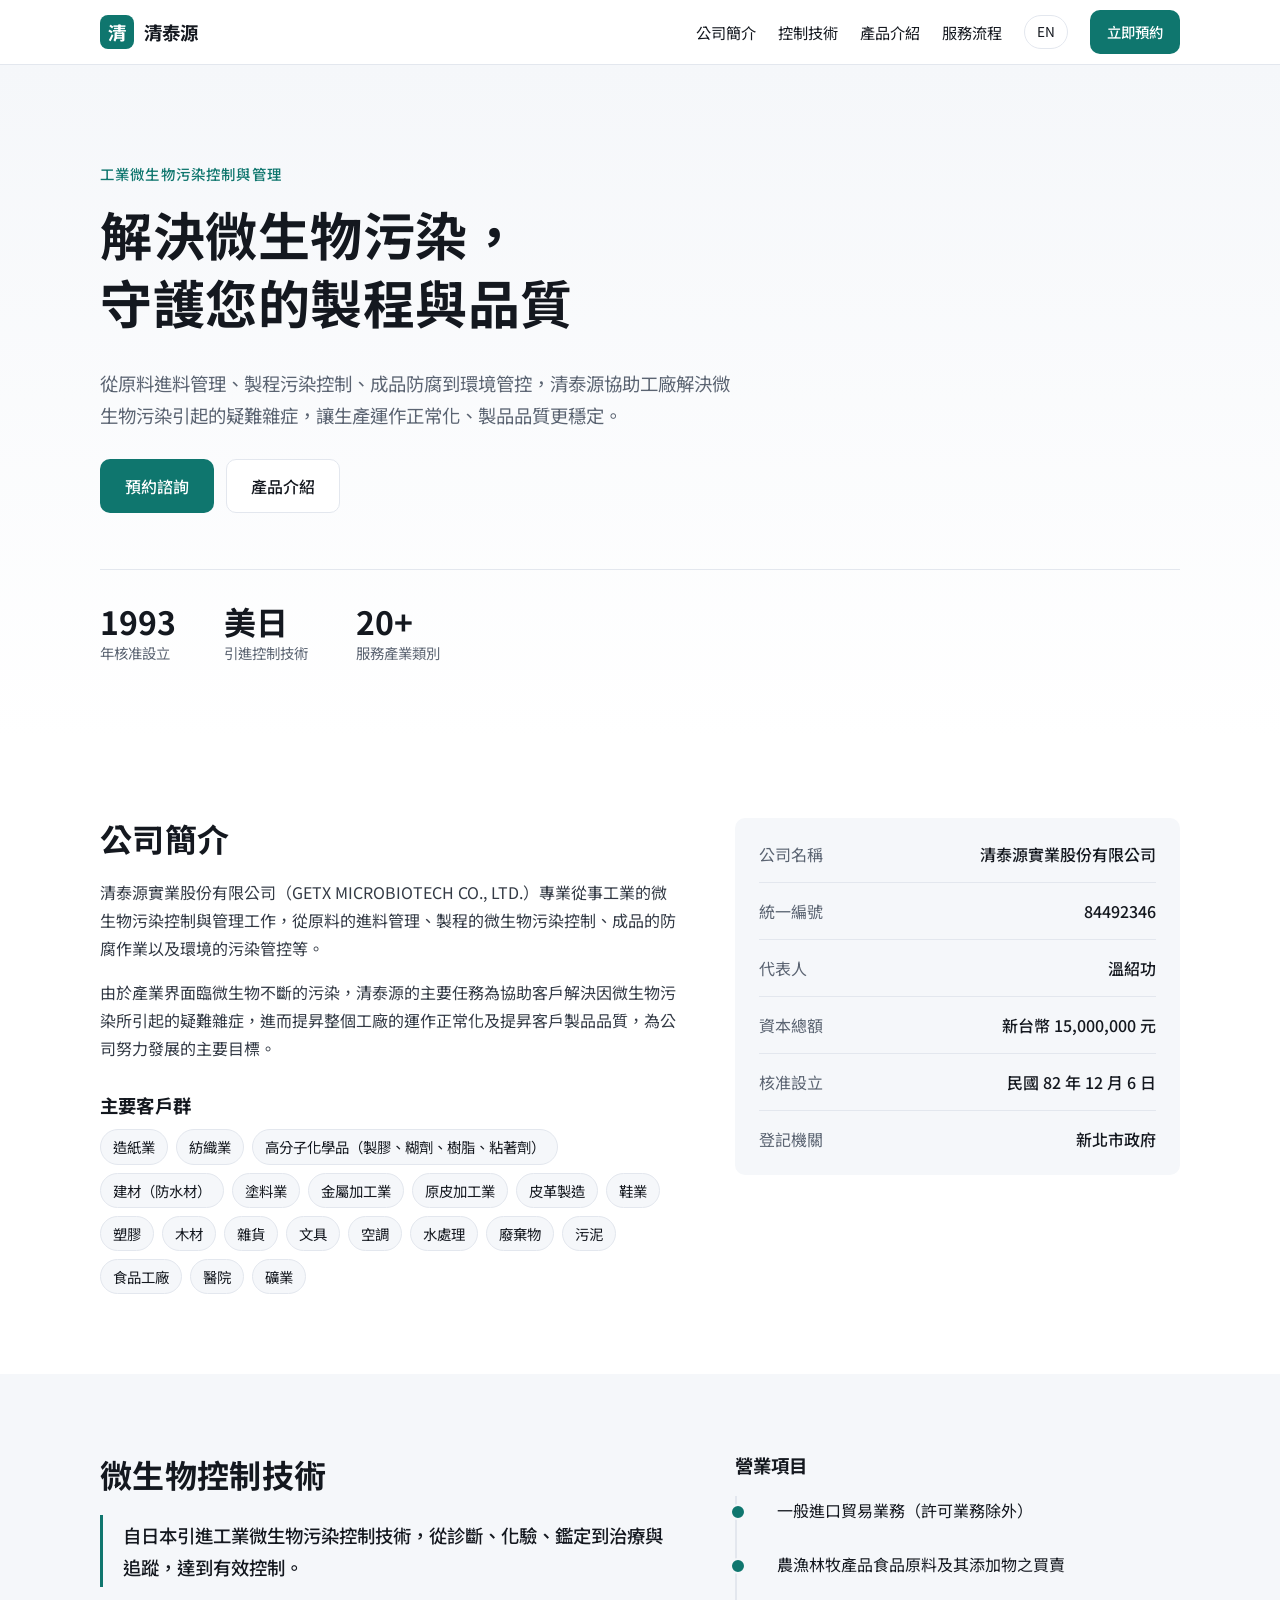
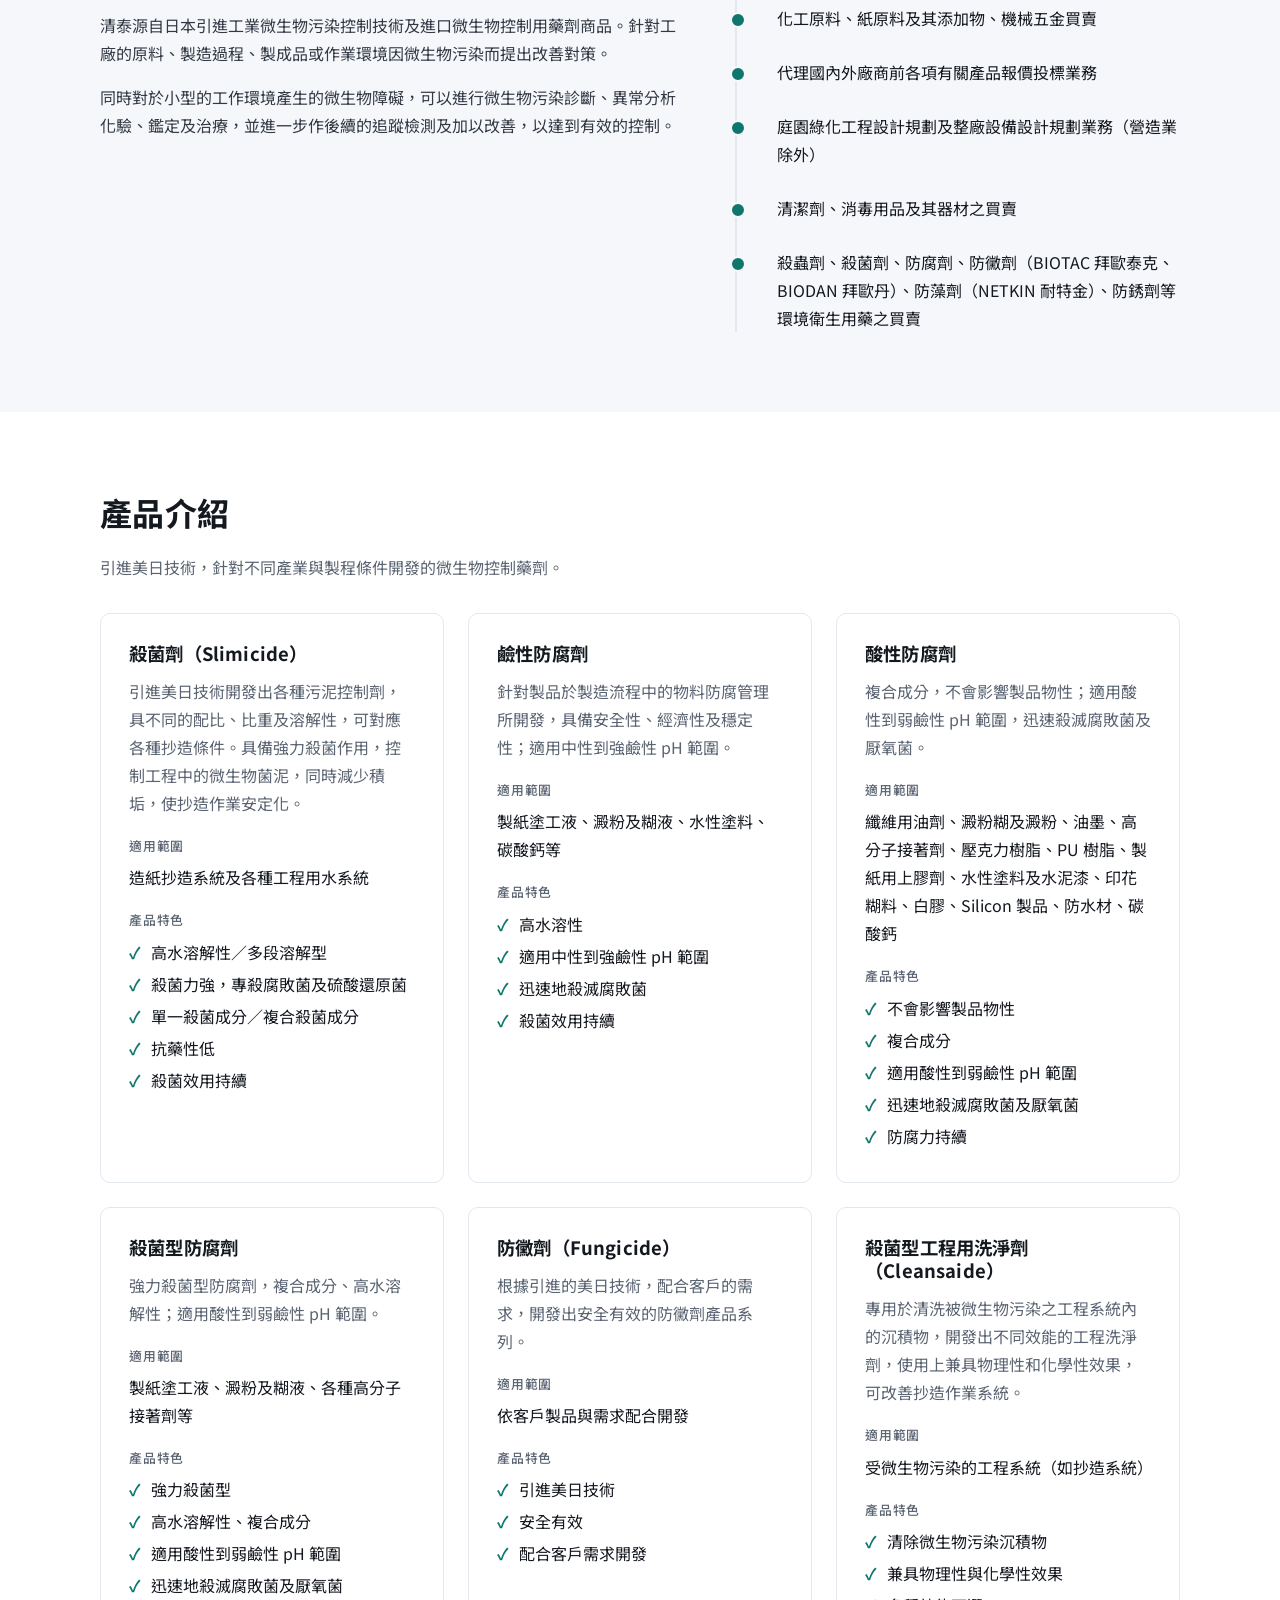
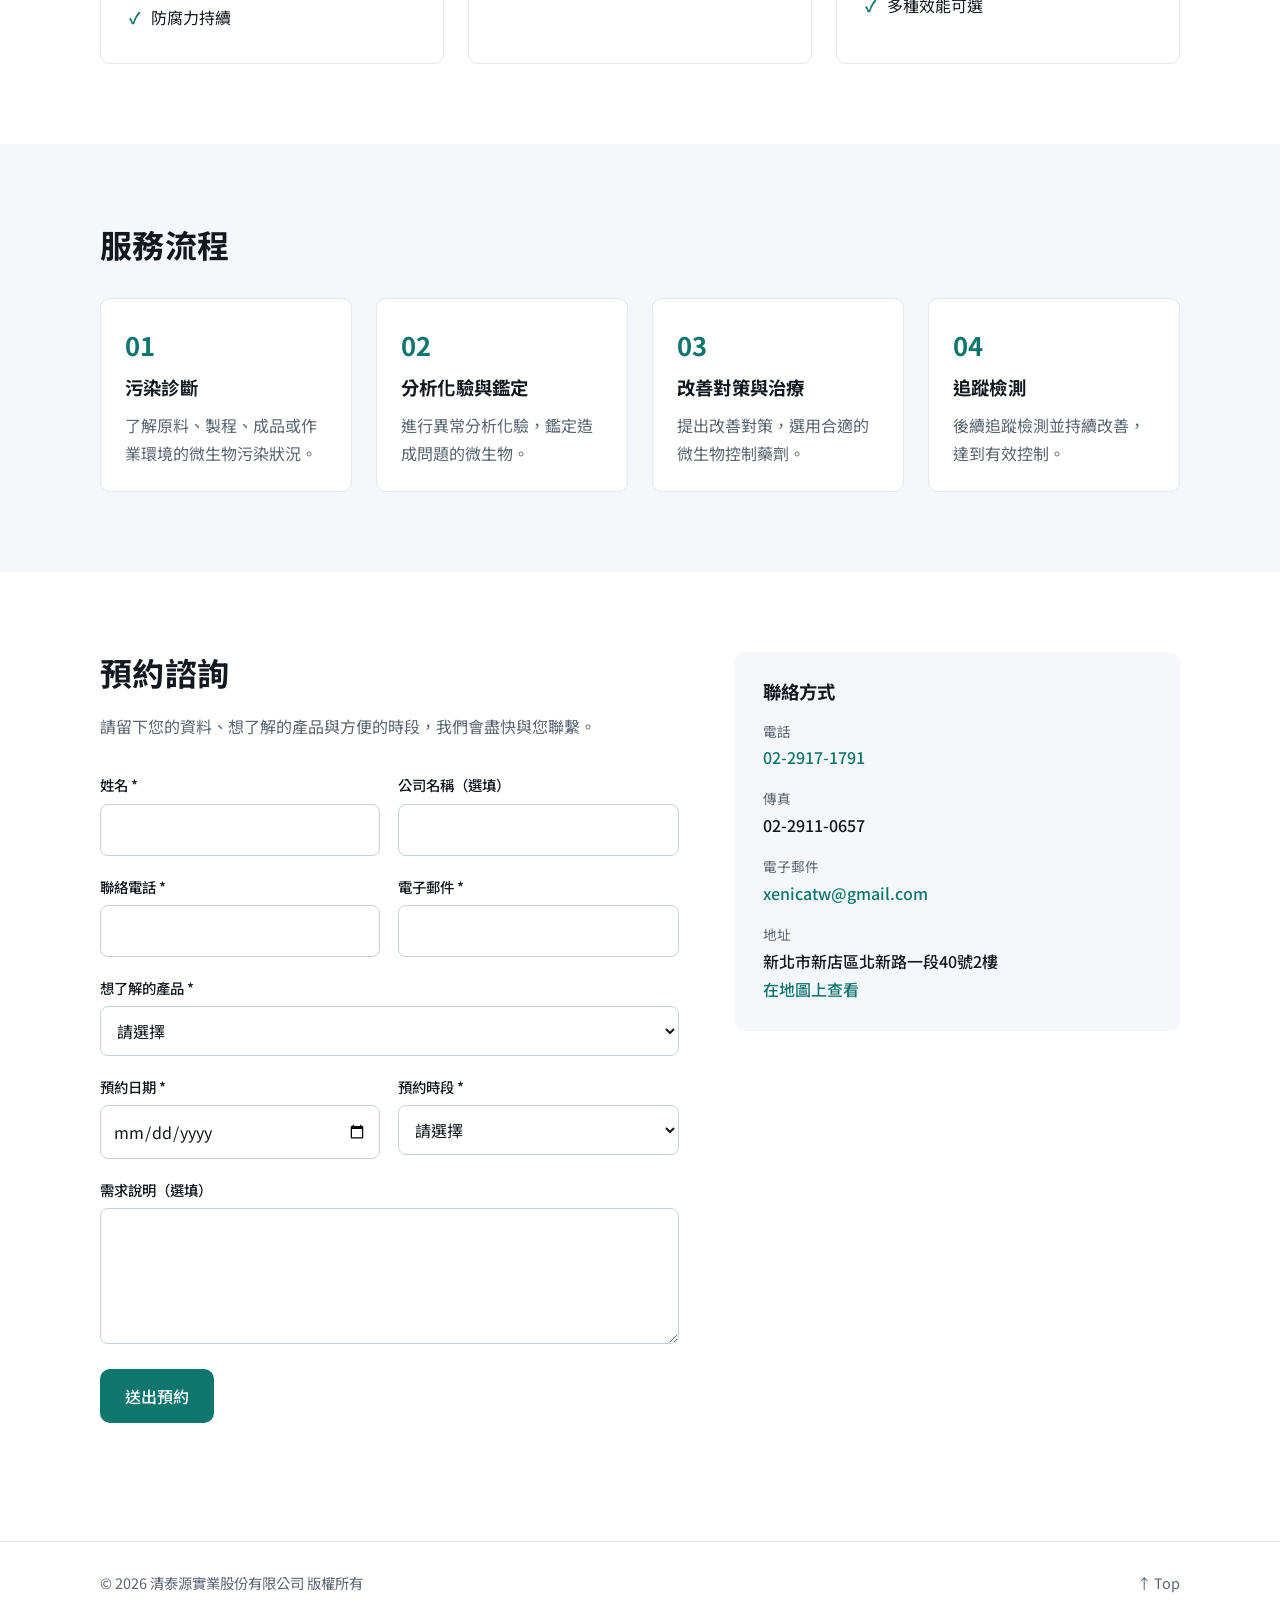
==== index.html @ 449e3bf9 "Add files via upload" ====
<!doctype html>
<html lang="zh-Hant">
<head>
  <meta charset="utf-8">
  <meta name="viewport" content="width=device-width, initial-scale=1">
  <title>清泰源實業股份有限公司｜工業微生物污染控制與管理</title>
  <meta name="description" content="清泰源實業（GETX MICROBIOTECH）專業從事工業微生物污染控制與管理，提供殺菌劑、防腐劑、防黴劑與工程用洗淨劑。">
  <link rel="preconnect" href="https://fonts.googleapis.com">
  <link rel="preconnect" href="https://fonts.gstatic.com" crossorigin>
  <link href="https://fonts.googleapis.com/css2?family=Noto+Sans+TC:wght@400;500;700&display=swap" rel="stylesheet">
  <link rel="stylesheet" href="css/style.css">
</head>
<body>
  <a class="skip" href="#main">跳到主要內容</a>

  <header class="site-header">
    <div class="wrap header-row">
      <a class="logo" href="#top" aria-label="Home">
        <span class="logo-mark" id="logoMark"></span>
        <span class="logo-name" data-t="brand.name"></span>
      </a>
      <button class="nav-toggle" id="navToggle" aria-label="Menu" aria-expanded="false" aria-controls="nav">
        <span></span><span></span><span></span>
      </button>
      <nav class="nav" id="nav">
        <a href="#about" data-t="ui.nav.about"></a>
        <a href="#story" data-t="ui.nav.story"></a>
        <a href="#services" data-t="ui.nav.services"></a>
        <a href="#process" data-t="ui.nav.process"></a>
        <a href="#cases" data-t="ui.nav.cases"></a>
        <a href="#faq" data-t="ui.nav.faq"></a>
        <button class="lang" id="langBtn" type="button" aria-label="Switch language"></button>
        <a class="btn btn-primary btn-sm" href="#booking" data-t="ui.nav.book"></a>
      </nav>
    </div>
  </header>

  <main id="main">
    <section class="hero" id="top">
      <div class="wrap">
        <p class="eyebrow" data-t="hero.eyebrow"></p>
        <h1 data-t="hero.title"></h1>
        <p class="lead" data-t="hero.lead"></p>
        <div class="hero-actions">
          <a class="btn btn-primary" href="#booking" data-t="hero.primary"></a>
          <a class="btn btn-ghost" href="#services" data-t="hero.secondary"></a>
        </div>
        <dl class="stats" id="stats"></dl>
      </div>
    </section>

    <section class="section" id="about">
      <div class="wrap two-col">
        <div>
          <h2 data-t="about.title"></h2>
          <div id="aboutText" class="prose"></div>
          <div id="industries" class="industries">
            <h3 data-t="about.industriesTitle"></h3>
            <ul class="chips" id="industryList"></ul>
          </div>
        </div>
        <dl class="facts" id="facts"></dl>
      </div>
    </section>

    <section class="section section-alt" id="story">
      <div class="wrap two-col">
        <div>
          <h2 data-t="story.title"></h2>
          <blockquote data-t="story.quote"></blockquote>
          <div id="storyText" class="prose"></div>
        </div>
        <div id="storyAside">
          <h3 data-t="story.listTitle"></h3>
          <ol class="timeline" id="timeline"></ol>
        </div>
      </div>
    </section>

    <section class="section" id="services">
      <div class="wrap">
        <h2 data-t="services.title"></h2>
        <p class="section-lead" data-t="services.lead"></p>
        <div class="cards" id="serviceList"></div>
      </div>
    </section>

    <section class="section section-alt" id="process">
      <div class="wrap">
        <h2 data-t="process.title"></h2>
        <ol class="steps" id="stepList"></ol>
      </div>
    </section>

    <section class="section" id="cases">
      <div class="wrap">
        <h2 data-t="cases.title"></h2>
        <p class="section-lead" data-t="cases.lead"></p>
        <div class="filters" id="caseFilters" role="group"></div>
        <div class="case-grid" id="caseList"></div>
      </div>
    </section>

    <section class="section section-alt" id="faq">
      <div class="wrap narrow">
        <h2 data-t="faq.title"></h2>
        <div id="faqList"></div>
      </div>
    </section>

    <section class="section" id="booking">
      <div class="wrap two-col">
        <div>
          <h2 data-t="bookingSection.title"></h2>
          <p class="section-lead" data-t="bookingSection.lead"></p>
          <form id="bookingForm" class="form" novalidate>
            <div class="field">
              <label for="f-name"><span data-t="ui.form.name"></span> *</label>
              <input id="f-name" name="name" required autocomplete="name">
            </div>
            <div class="field">
              <label for="f-company" data-t="ui.form.company"></label>
              <input id="f-company" name="company" autocomplete="organization">
            </div>
            <div class="field">
              <label for="f-phone"><span data-t="ui.form.phone"></span> *</label>
              <input id="f-phone" name="phone" type="tel" required autocomplete="tel">
            </div>
            <div class="field">
              <label for="f-email"><span data-t="ui.form.email"></span> *</label>
              <input id="f-email" name="email" type="email" required autocomplete="email">
            </div>
            <div class="field field-full">
              <label for="f-service"><span data-t="ui.form.service"></span> *</label>
              <select id="f-service" name="service" required></select>
            </div>
            <div class="field">
              <label for="f-date"><span data-t="ui.form.date"></span> *</label>
              <input id="f-date" name="date" type="date" required>
            </div>
            <div class="field">
              <label for="f-time"><span data-t="ui.form.time"></span> *</label>
              <select id="f-time" name="time" required></select>
            </div>
            <div class="field field-full">
              <label for="f-notes" data-t="ui.form.notes"></label>
              <textarea id="f-notes" name="notes" rows="4"></textarea>
            </div>
            <div class="field field-full">
              <button class="btn btn-primary" type="submit" id="submitBtn" data-t="ui.form.submit"></button>
              <p class="form-msg" id="formMsg" role="status" aria-live="polite"></p>
            </div>
          </form>
        </div>
        <aside class="contact-card">
          <h3 data-t="bookingSection.contactTitle"></h3>
          <dl id="contactList"></dl>
        </aside>
      </div>
    </section>
  </main>

  <footer class="site-footer">
    <div class="wrap footer-row">
      <span id="copyright"></span>
      <a href="#top">↑ Top</a>
    </div>
  </footer>

  <script src="js/site.js"></script>
</body>
</html>
---- css/style.css ----
/* 品牌色由 js/content.js 的 brand.color 設定，這裡是預設值 */
:root {
  --brand: #1f4fd8;
  --brand-dark: #173ba6;
  --ink: #14181f;
  --muted: #5b6472;
  --line: #e3e7ee;
  --bg: #ffffff;
  --bg-alt: #f5f7fa;
  --radius: 10px;
  --font: "Noto Sans TC", "PingFang TC", "Microsoft JhengHei", system-ui, sans-serif;
}

* { box-sizing: border-box; }
html { scroll-behavior: smooth; scroll-padding-top: 76px; }
body {
  margin: 0;
  font-family: var(--font);
  color: var(--ink);
  background: var(--bg);
  line-height: 1.75;
  -webkit-font-smoothing: antialiased;
}
h1, h2, h3 { line-height: 1.3; margin: 0 0 .6em; letter-spacing: .01em; }
h1 { font-size: clamp(2rem, 5vw, 3.25rem); white-space: pre-line; }
h2 { font-size: clamp(1.5rem, 3vw, 2rem); }
h3 { font-size: 1.15rem; }
p { margin: 0 0 1em; }
a { color: var(--brand); }
img { max-width: 100%; display: block; }

.wrap { max-width: 1120px; margin: 0 auto; padding: 0 20px; }
.narrow { max-width: 760px; }
.skip { position: absolute; left: -999px; }
.skip:focus { left: 12px; top: 12px; background: #fff; padding: 8px 12px; z-index: 100; }
:focus-visible { outline: 2px solid var(--brand); outline-offset: 2px; }

/* ---------- Header ---------- */
.site-header {
  position: sticky; top: 0; z-index: 50;
  background: rgba(255, 255, 255, .92);
  backdrop-filter: blur(8px);
  border-bottom: 1px solid var(--line);
}
.header-row { display: flex; align-items: center; justify-content: space-between; height: 64px; }
.logo { display: flex; align-items: center; gap: 10px; text-decoration: none; color: var(--ink); font-weight: 700; font-size: 1.15rem; }
.logo-mark {
  width: 34px; height: 34px; border-radius: 8px;
  background: var(--brand); color: #fff;
  display: grid; place-items: center; font-weight: 700;
}
.logo-mark.has-img { background: none; }
.logo-mark img { width: 100%; height: 100%; object-fit: contain; }
.nav { display: flex; align-items: center; gap: 22px; }
.nav a:not(.btn) { color: var(--ink); text-decoration: none; font-size: .95rem; }
.nav a:not(.btn):hover { color: var(--brand); }
.lang {
  border: 1px solid var(--line); background: #fff; border-radius: 999px;
  padding: 4px 12px; font: inherit; font-size: .85rem; cursor: pointer; color: var(--ink);
}
.lang:hover { border-color: var(--brand); color: var(--brand); }
.nav-toggle { display: none; background: none; border: 0; padding: 10px; cursor: pointer; }
.nav-toggle span { display: block; width: 22px; height: 2px; background: var(--ink); margin: 5px 0; }

/* ---------- Buttons ---------- */
.btn {
  display: inline-block; padding: 12px 24px; border-radius: var(--radius);
  font: inherit; font-weight: 500; text-decoration: none; cursor: pointer;
  border: 1px solid transparent; transition: background .15s, border-color .15s, color .15s;
}
.btn-sm { padding: 8px 16px; font-size: .9rem; }
.btn-primary { background: var(--brand); color: #fff; }
.btn-primary:hover { background: var(--brand-dark); }
.btn-primary:disabled { opacity: .6; cursor: default; }
.btn-ghost { border-color: var(--line); color: var(--ink); background: #fff; }
.btn-ghost:hover { border-color: var(--brand); color: var(--brand); }

/* ---------- Hero ---------- */
.hero { padding: 96px 0 72px; background: linear-gradient(180deg, var(--bg-alt), var(--bg)); }
.eyebrow { color: var(--brand); font-weight: 500; font-size: .9rem; letter-spacing: .08em; margin-bottom: 14px; }
.lead { font-size: 1.15rem; color: var(--muted); max-width: 640px; }
.hero-actions { display: flex; flex-wrap: wrap; gap: 12px; margin: 28px 0 56px; }
.stats { display: flex; flex-wrap: wrap; gap: 48px; margin: 0; padding-top: 32px; border-top: 1px solid var(--line); }
.stats dt { font-size: 2rem; font-weight: 700; line-height: 1.2; }
.stats dd { margin: 0; color: var(--muted); font-size: .9rem; }

/* ---------- Sections ---------- */
.section { padding: 80px 0; }
.section-alt { background: var(--bg-alt); }
.section-lead { color: var(--muted); max-width: 640px; margin-bottom: 32px; }
.two-col { display: grid; grid-template-columns: 1.3fr 1fr; gap: 56px; align-items: start; }
.prose p { color: #333a45; }
.two-col.single { grid-template-columns: 1fr; }
[hidden] { display: none !important; }
.industries { margin-top: 32px; }
.chips { list-style: none; margin: 0; padding: 0; display: flex; flex-wrap: wrap; gap: 8px; }
.chips li { font-size: .9rem; padding: 4px 12px; border-radius: 999px; background: var(--bg-alt); border: 1px solid var(--line); }
#storyAside h3 { margin-bottom: 18px; }

.facts { margin: 0; background: var(--bg-alt); border-radius: var(--radius); padding: 8px 24px; }
.facts div { display: flex; justify-content: space-between; gap: 16px; padding: 14px 0; border-bottom: 1px solid var(--line); }
.facts div:last-child { border-bottom: 0; }
.facts dt { color: var(--muted); }
.facts dd { margin: 0; font-weight: 500; text-align: right; }

blockquote {
  margin: 0 0 24px; padding: 4px 0 4px 20px;
  border-left: 3px solid var(--brand);
  font-size: 1.15rem; font-weight: 500;
}
.timeline { list-style: none; margin: 0; padding: 0 0 0 20px; border-left: 2px solid var(--line); }
.timeline li { position: relative; padding: 0 0 26px 20px; }
.timeline li:last-child { padding-bottom: 0; }
.timeline li::before {
  content: ""; position: absolute; left: -27px; top: 8px;
  width: 12px; height: 12px; border-radius: 50%;
  background: var(--brand); border: 2px solid var(--bg-alt);
}
.timeline strong { display: block; color: var(--brand); }

/* ---------- Services ---------- */
.cards { display: grid; grid-template-columns: repeat(auto-fit, minmax(min(280px, 100%), 1fr)); gap: 24px; }
.card { border: 1px solid var(--line); border-radius: var(--radius); padding: 28px; background: #fff; }
.card p { color: var(--muted); }
.card h4 { margin: 18px 0 6px; font-size: .8rem; color: var(--muted); letter-spacing: .06em; font-weight: 500; }
.card .audience { color: var(--ink); margin: 0; }
.card ul { margin: 0; padding: 0; list-style: none; }
.card li { padding-left: 22px; position: relative; margin-bottom: 4px; }
.card li::before { content: "✓"; position: absolute; left: 0; color: var(--brand); font-weight: 700; }

/* ---------- Process ---------- */
.steps { list-style: none; margin: 32px 0 0; padding: 0; display: grid; grid-template-columns: repeat(auto-fit, minmax(210px, 1fr)); gap: 24px; counter-reset: step; }
.steps li { counter-increment: step; background: #fff; border-radius: var(--radius); padding: 24px; border: 1px solid var(--line); }
.steps li::before {
  content: counter(step, decimal-leading-zero);
  display: block; font-size: 1.6rem; font-weight: 700; color: var(--brand); margin-bottom: 8px;
}
.steps p { color: var(--muted); margin: 0; }

/* ---------- Cases ---------- */
.filters { display: flex; flex-wrap: wrap; gap: 8px; margin-bottom: 28px; }
.filter {
  border: 1px solid var(--line); background: #fff; border-radius: 999px;
  padding: 6px 16px; font: inherit; font-size: .9rem; cursor: pointer; color: var(--ink);
}
.filter:hover { border-color: var(--brand); }
.filter[aria-pressed="true"] { background: var(--brand); border-color: var(--brand); color: #fff; }
.case-grid { display: grid; grid-template-columns: repeat(auto-fill, minmax(min(300px, 100%), 1fr)); gap: 24px; }
.case { border: 1px solid var(--line); border-radius: var(--radius); overflow: hidden; background: #fff; }
.case-img { aspect-ratio: 16 / 10; background: linear-gradient(135deg, var(--brand), var(--brand-dark)); display: grid; place-items: center; color: rgba(255,255,255,.85); font-size: 2.2rem; font-weight: 700; }
.case-img img { width: 100%; height: 100%; object-fit: cover; }
.case-body { padding: 20px 22px 22px; }
.tag { display: inline-block; font-size: .78rem; color: var(--brand); background: var(--bg-alt); padding: 2px 10px; border-radius: 999px; margin-bottom: 10px; }
.case h3 { margin-bottom: 4px; }
.case .client { color: var(--muted); font-size: .88rem; margin-bottom: 10px; }
.case .result { margin: 0; }

/* ---------- FAQ ---------- */
details { background: #fff; border: 1px solid var(--line); border-radius: var(--radius); margin-bottom: 12px; }
summary { cursor: pointer; padding: 18px 48px 18px 22px; font-weight: 500; list-style: none; position: relative; }
summary::-webkit-details-marker { display: none; }
summary::after { content: "+"; position: absolute; right: 22px; top: 50%; transform: translateY(-50%); font-size: 1.4rem; color: var(--brand); }
details[open] summary::after { content: "−"; }
details p { padding: 0 22px 18px; margin: 0; color: var(--muted); }

/* ---------- Booking form ---------- */
.form { display: grid; grid-template-columns: 1fr 1fr; gap: 18px; }
.field-full { grid-column: 1 / -1; }
.field label { display: block; font-size: .9rem; margin-bottom: 6px; font-weight: 500; }
.field input, .field select, .field textarea {
  width: 100%; padding: 11px 12px; font: inherit; color: var(--ink);
  border: 1px solid #c9d0db; border-radius: 8px; background: #fff;
}
.field input:focus, .field select:focus, .field textarea:focus { outline: 2px solid var(--brand); outline-offset: 0; border-color: var(--brand); }
.field .invalid { border-color: #c62828; }
.form-msg { margin: 14px 0 0; min-height: 1.5em; }
.form-msg.ok { color: #1b7a3d; }
.form-msg.err { color: #c62828; }

.contact-card { background: var(--bg-alt); border-radius: var(--radius); padding: 28px; }
.contact-card dl { margin: 0; }
.contact-card dt { color: var(--muted); font-size: .85rem; margin-top: 16px; }
.contact-card dd { margin: 0; font-weight: 500; word-break: break-word; }
.contact-card a { text-decoration: none; }
.contact-card a:hover { text-decoration: underline; }

/* ---------- Footer ---------- */
.site-footer { border-top: 1px solid var(--line); padding: 28px 0; color: var(--muted); font-size: .9rem; }
.footer-row { display: flex; justify-content: space-between; gap: 16px; flex-wrap: wrap; }
.site-footer a { color: var(--muted); text-decoration: none; }

/* ---------- Responsive ---------- */
@media (max-width: 900px) {
  .two-col { grid-template-columns: 1fr; gap: 36px; }
  .nav-toggle { display: block; }
  .nav {
    display: none; position: absolute; top: 64px; left: 0; right: 0;
    flex-direction: column; align-items: stretch; gap: 0;
    background: #fff; border-bottom: 1px solid var(--line); padding: 8px 20px 20px;
  }
  .nav.open { display: flex; }
  .nav a:not(.btn) { padding: 12px 0; border-bottom: 1px solid var(--line); }
  .lang { align-self: flex-start; margin: 14px 0; }
  .nav .btn { text-align: center; }
  .hero { padding: 64px 0 48px; }
  .section { padding: 56px 0; }
  .stats { gap: 28px; }
}
@media (max-width: 560px) {
  .form { grid-template-columns: 1fr; }
}
@media (prefers-reduced-motion: reduce) {
  html { scroll-behavior: auto; }
}
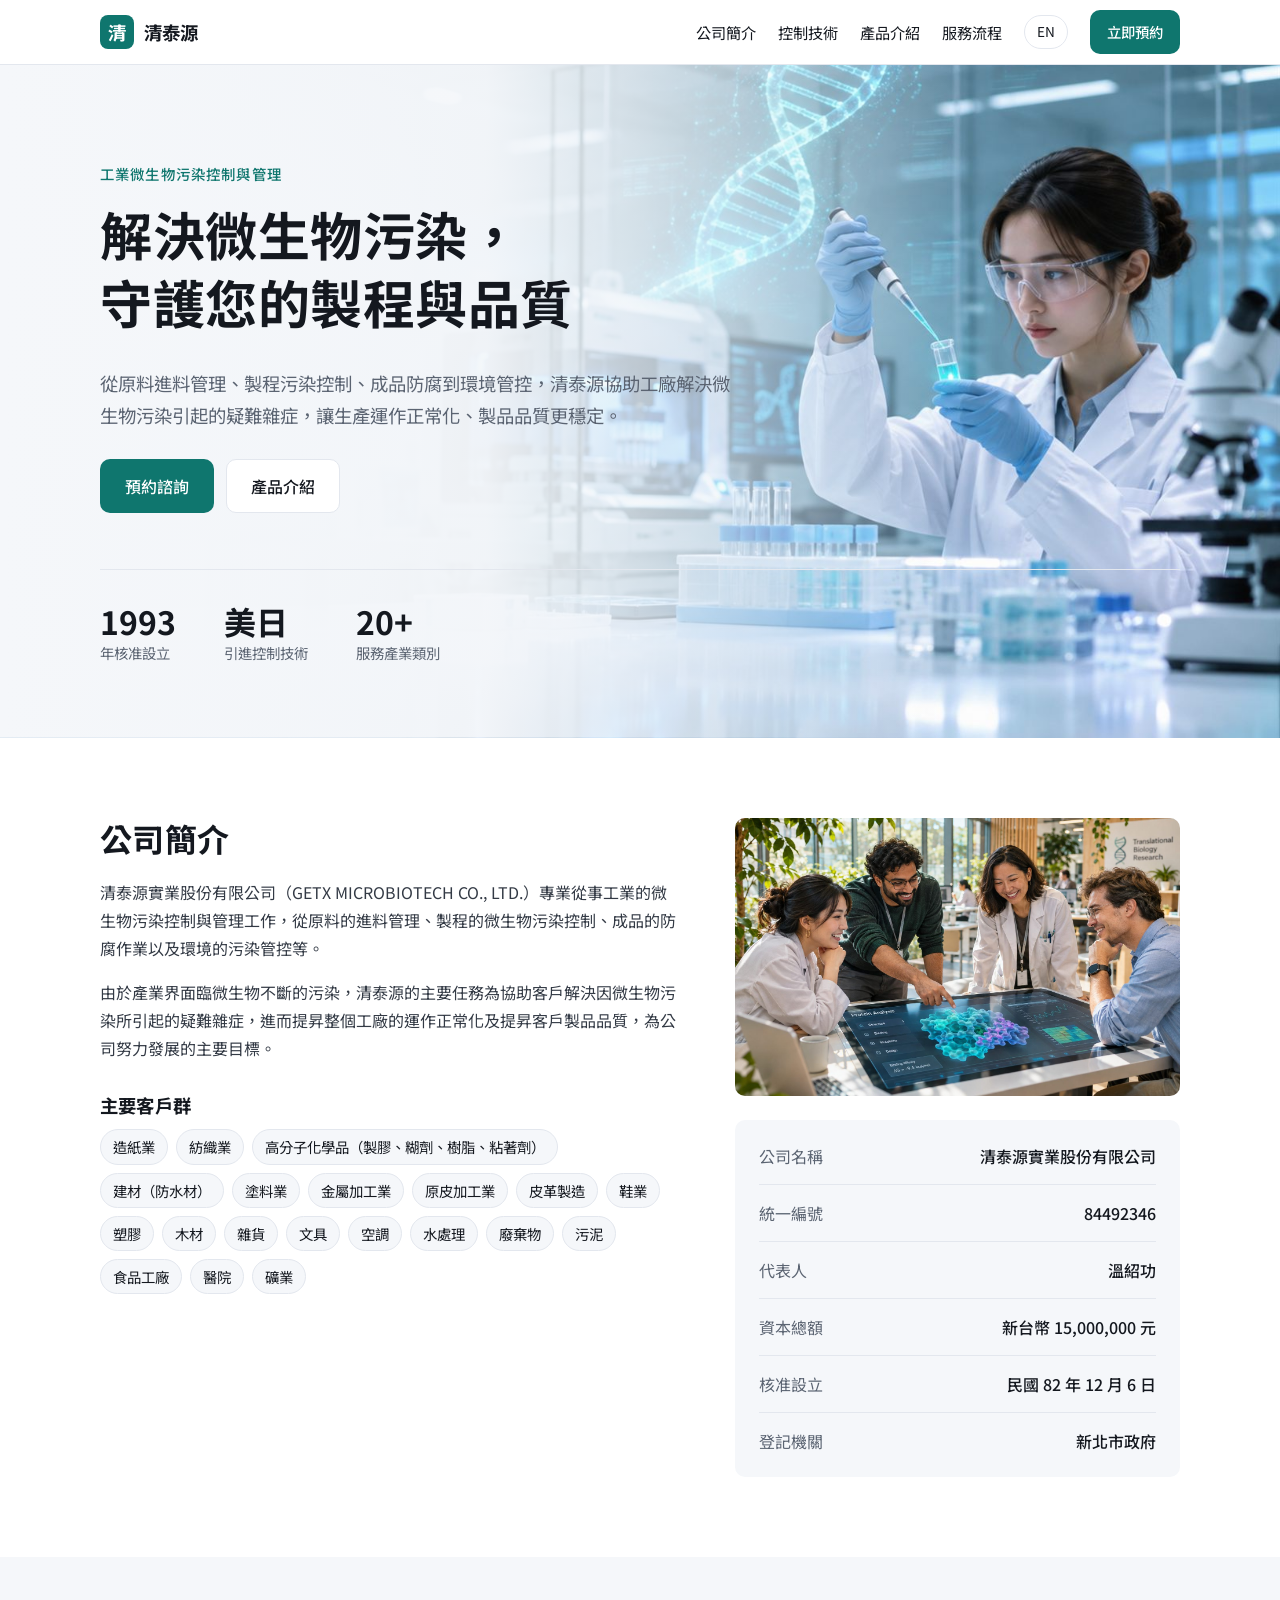
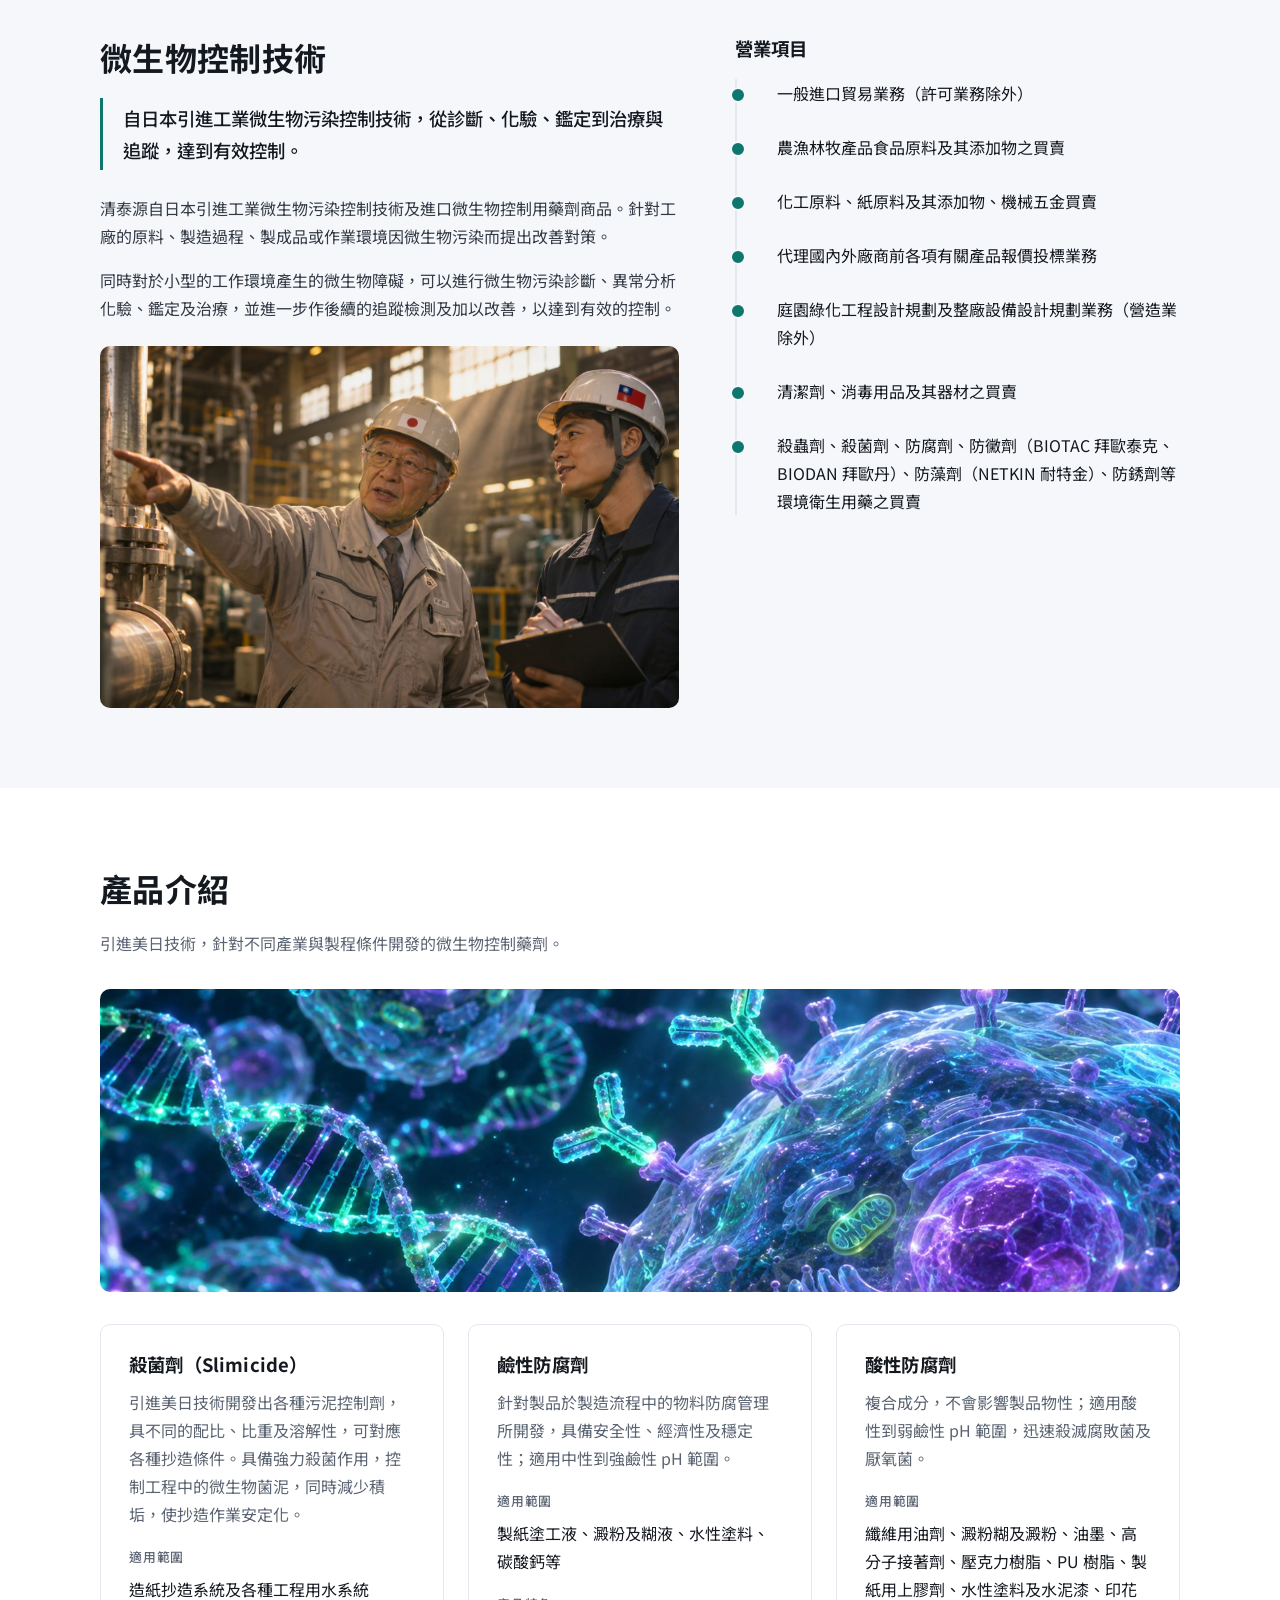
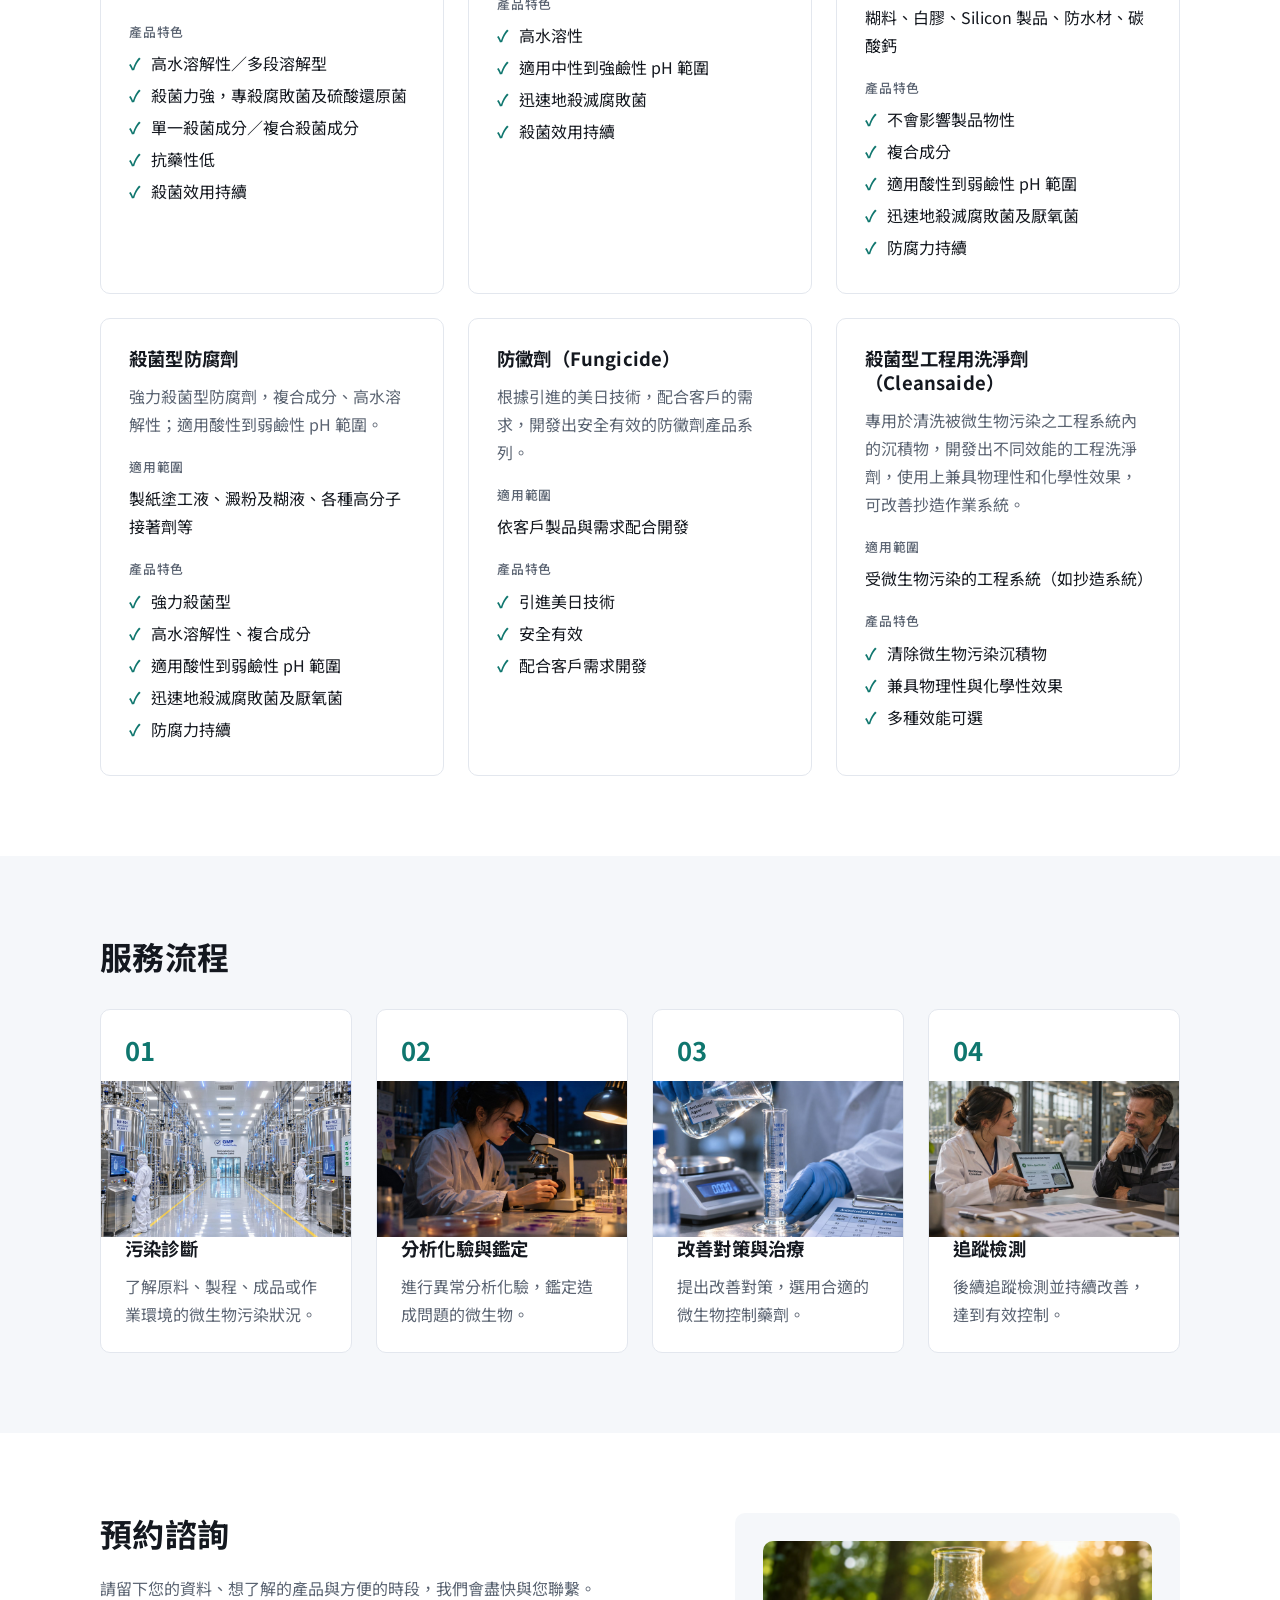
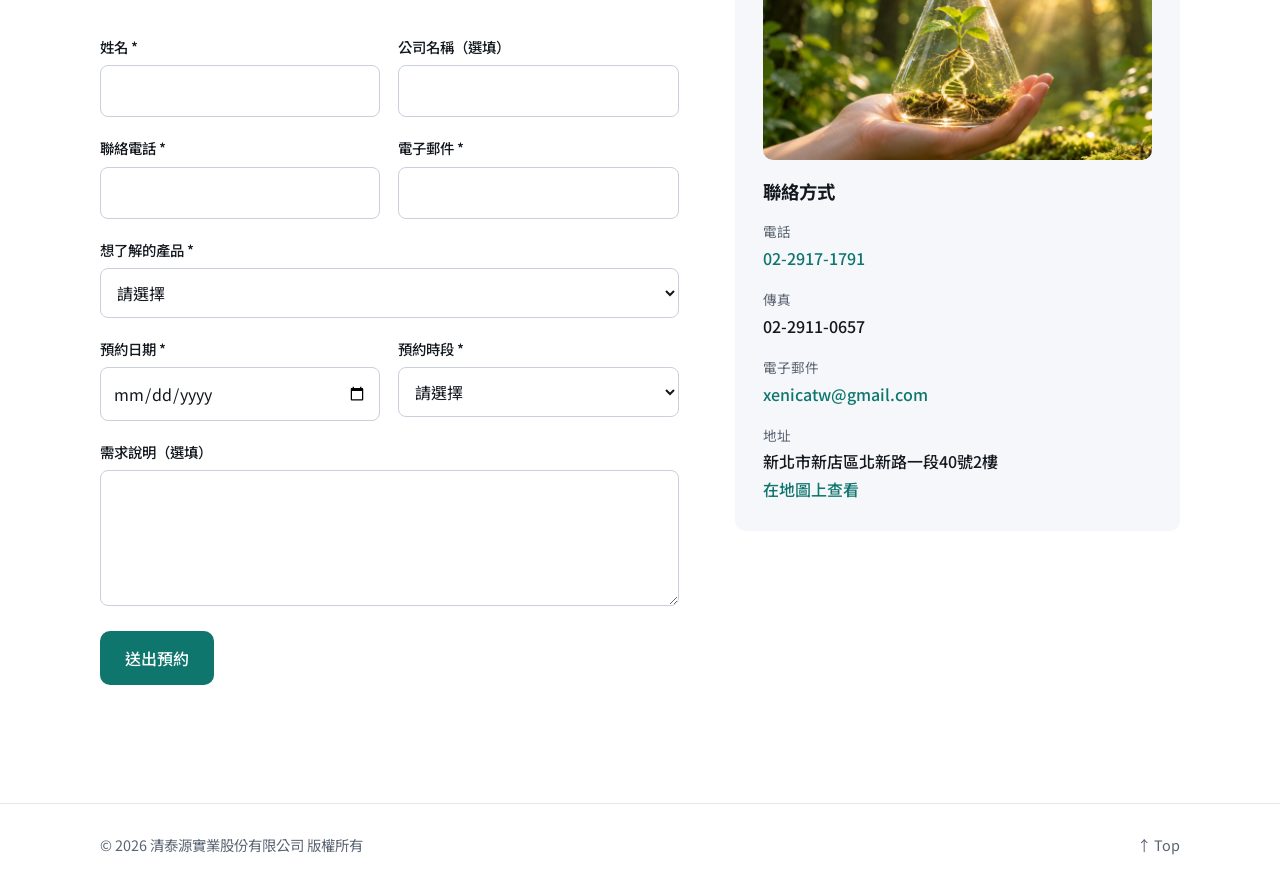
==== commit 7c1322ac: "Add files via upload" ====
--- a/index.html
+++ b/index.html
@@ -59,7 +59,10 @@
             <ul class="chips" id="industryList"></ul>
           </div>
         </div>
-        <dl class="facts" id="facts"></dl>
+        <div>
+          <img class="section-img" id="aboutImg" alt="" hidden>
+          <dl class="facts" id="facts"></dl>
+        </div>
       </div>
     </section>
 
@@ -69,6 +72,7 @@
           <h2 data-t="story.title"></h2>
           <blockquote data-t="story.quote"></blockquote>
           <div id="storyText" class="prose"></div>
+          <img class="section-img" id="storyImg" alt="" hidden>
         </div>
         <div id="storyAside">
           <h3 data-t="story.listTitle"></h3>
@@ -81,6 +85,7 @@
       <div class="wrap">
         <h2 data-t="services.title"></h2>
         <p class="section-lead" data-t="services.lead"></p>
+        <img class="banner-img" id="servicesImg" alt="" hidden>
         <div class="cards" id="serviceList"></div>
       </div>
     </section>
@@ -153,6 +158,7 @@
           </form>
         </div>
         <aside class="contact-card">
+          <img class="contact-img" id="bookingImg" alt="" hidden>
           <h3 data-t="bookingSection.contactTitle"></h3>
           <dl id="contactList"></dl>
         </aside>
--- a/css/style.css
+++ b/css/style.css
@@ -91,6 +91,23 @@
 .two-col { display: grid; grid-template-columns: 1.3fr 1fr; gap: 56px; align-items: start; }
 .prose p { color: #333a45; }
 .two-col.single { grid-template-columns: 1fr; }
+
+/* ---------- Images ---------- */
+.hero.has-img {
+  background-image: linear-gradient(90deg, #f5f7fa 0%, rgba(245,247,250,.96) 38%, rgba(245,247,250,.55) 58%, rgba(245,247,250,0) 75%), var(--hero-img);
+  background-size: cover;
+  background-position: right center;
+  min-height: 640px;
+}
+.section-img, .banner-img, .contact-img { display: block; width: 100%; object-fit: cover; border-radius: var(--radius); }
+.section-img { aspect-ratio: 16 / 10; margin-bottom: 24px; }
+#storyImg { margin: 24px 0 0; }
+.banner-img { aspect-ratio: 32 / 9; margin-bottom: 32px; }
+.contact-img { aspect-ratio: 16 / 9; margin-bottom: 20px; }
+.steps li.has-img { padding: 0 0 24px; overflow: hidden; }
+.steps li.has-img::before, .steps li.has-img h3, .steps li.has-img p { padding: 0 24px; }
+.steps li.has-img::before { margin-top: 18px; }
+.step-img { width: 100%; aspect-ratio: 16 / 10; object-fit: cover; }
 [hidden] { display: none !important; }
 .industries { margin-top: 32px; }
 .chips { list-style: none; margin: 0; padding: 0; display: flex; flex-wrap: wrap; gap: 8px; }
@@ -203,6 +220,12 @@
   .lang { align-self: flex-start; margin: 14px 0; }
   .nav .btn { text-align: center; }
   .hero { padding: 64px 0 48px; }
+  .hero.has-img {
+    min-height: 0;
+    background-image: linear-gradient(rgba(245,247,250,.9), rgba(245,247,250,.9)), var(--hero-img);
+    background-position: 70% center;
+  }
+  .banner-img { aspect-ratio: 16 / 7; }
   .section { padding: 56px 0; }
   .stats { gap: 28px; }
 }
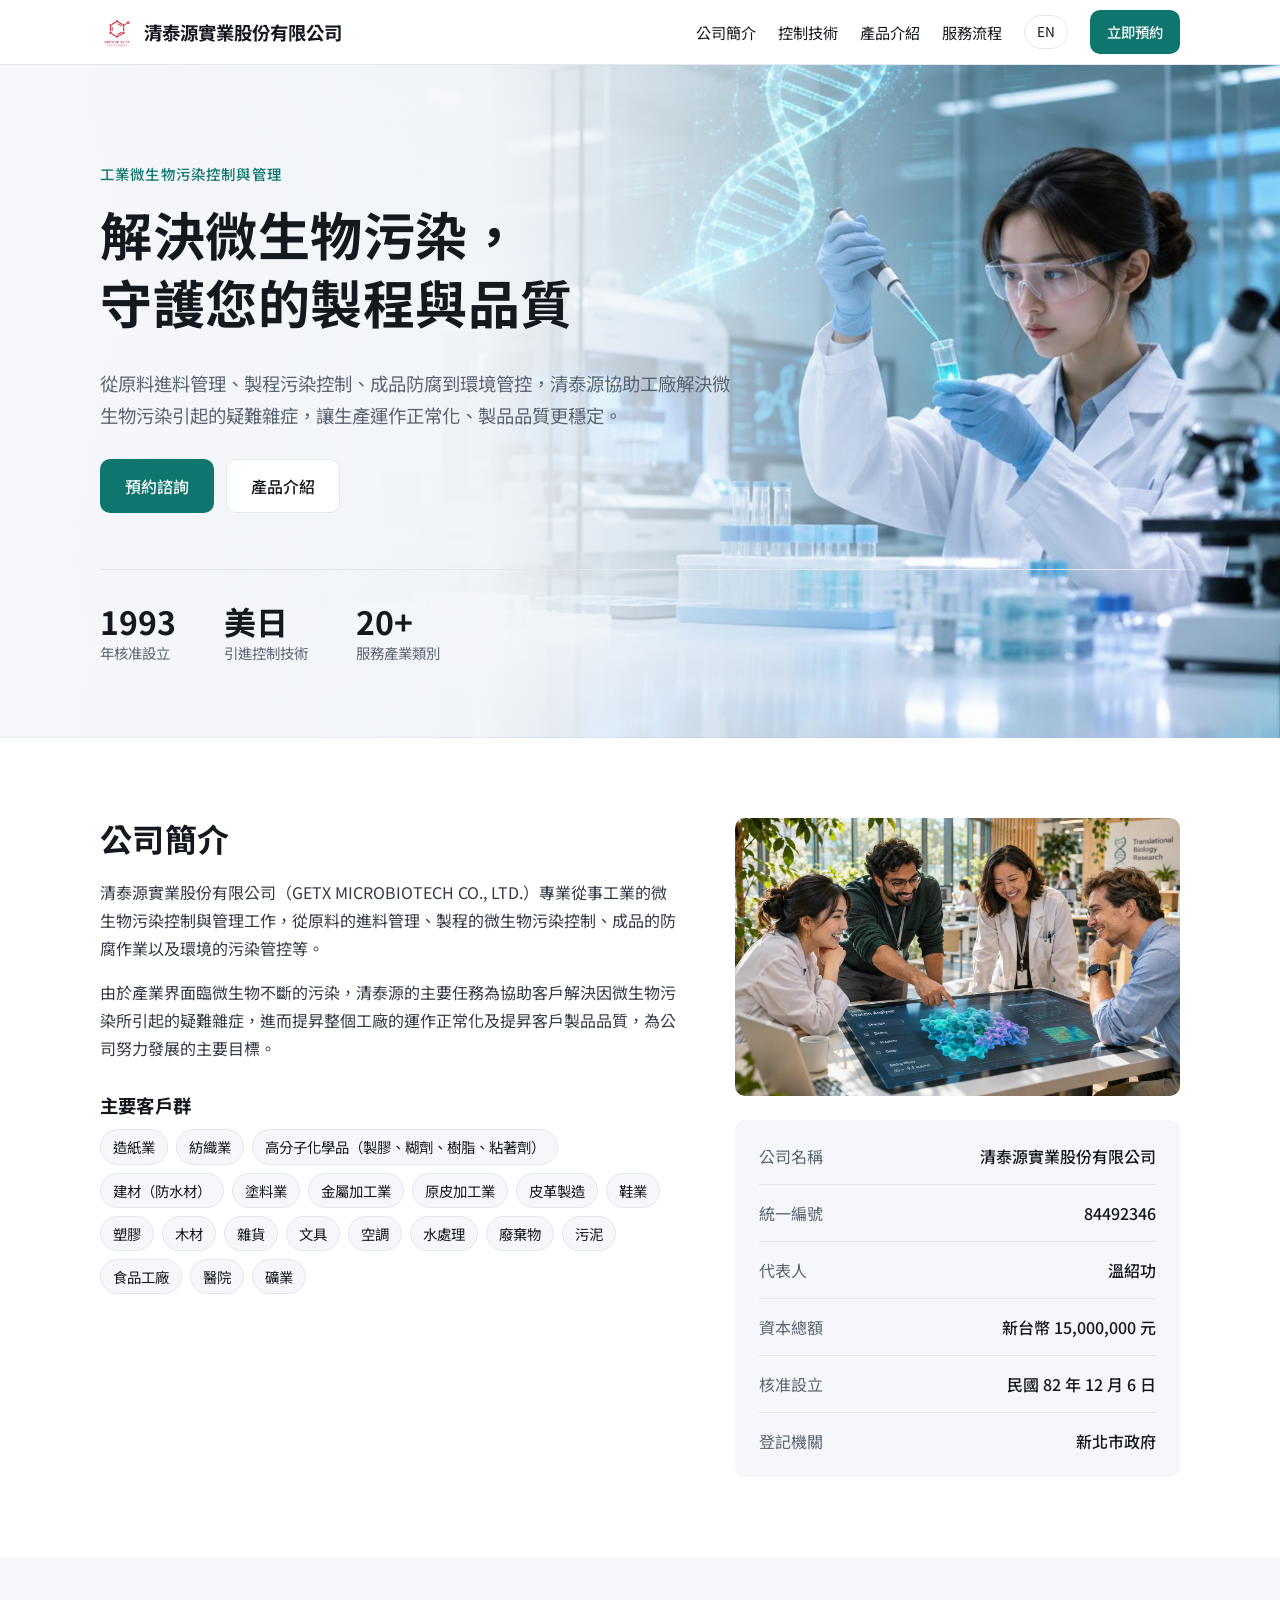
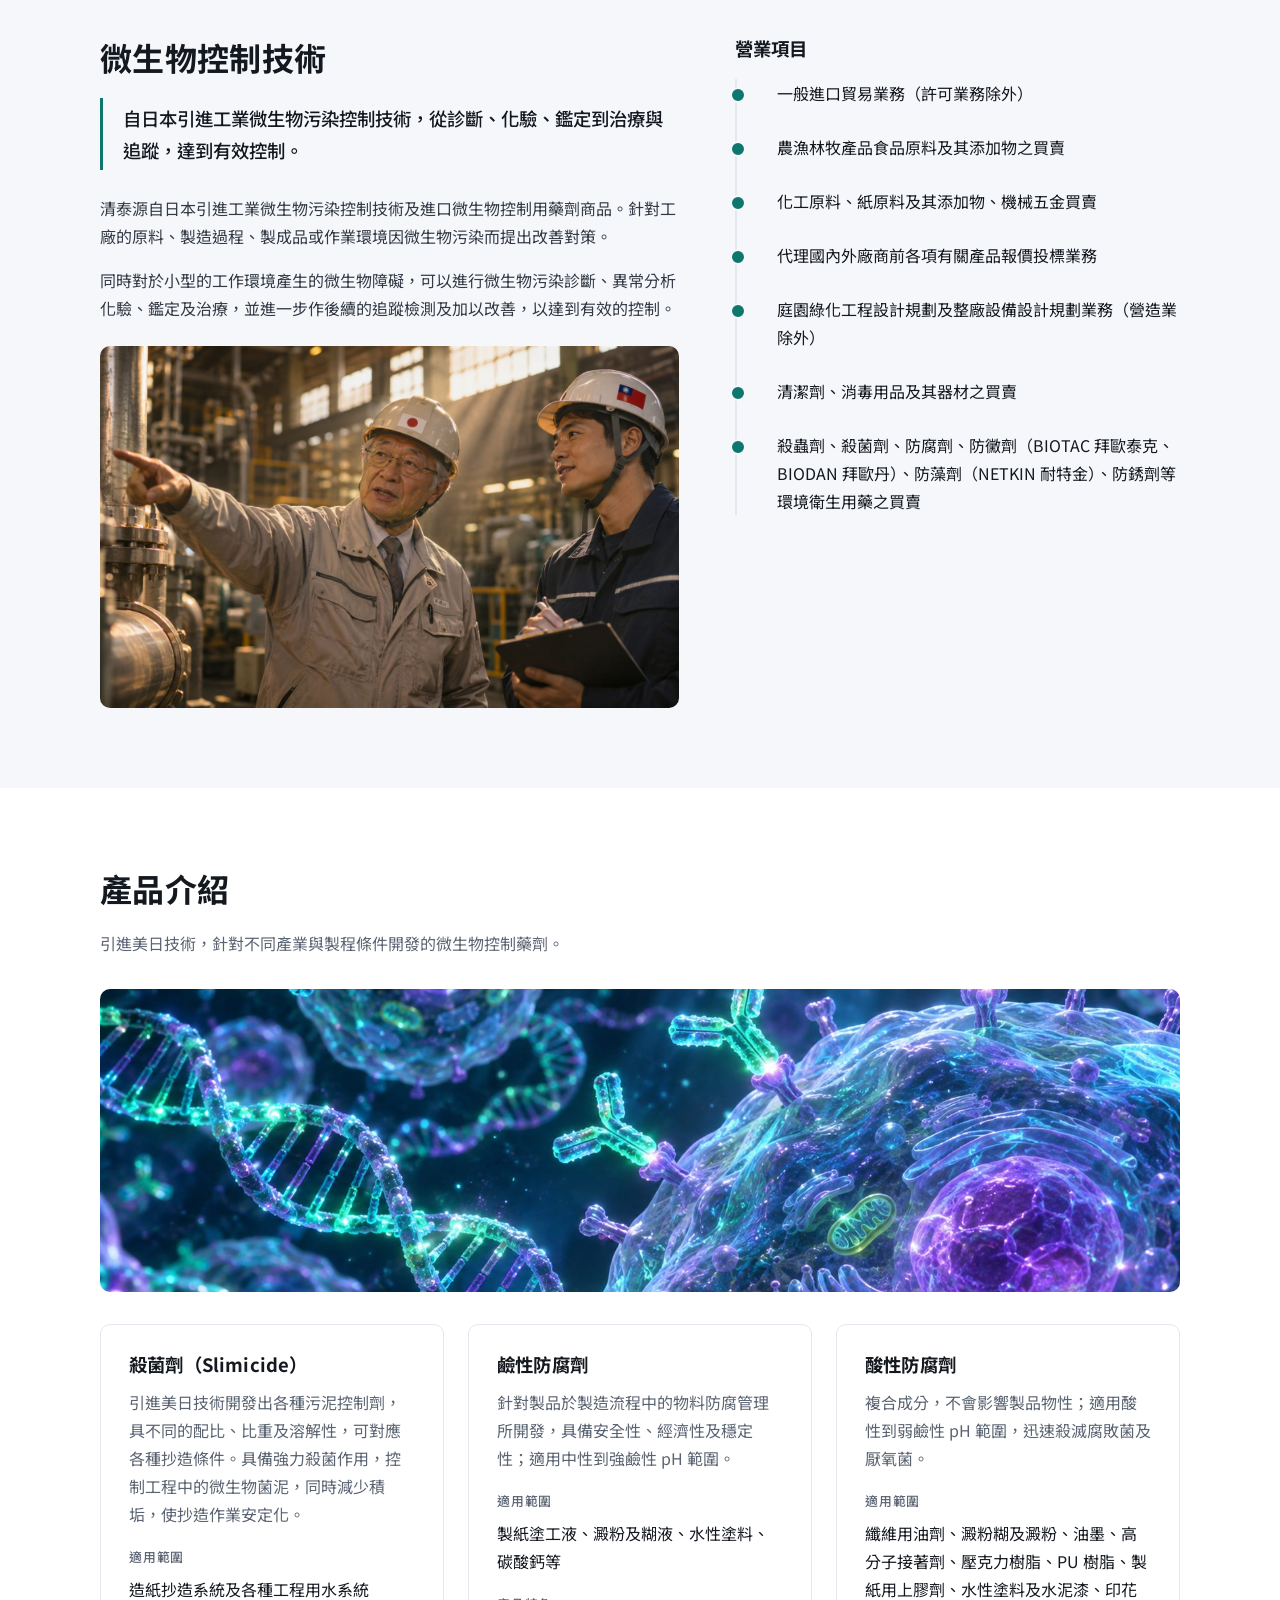
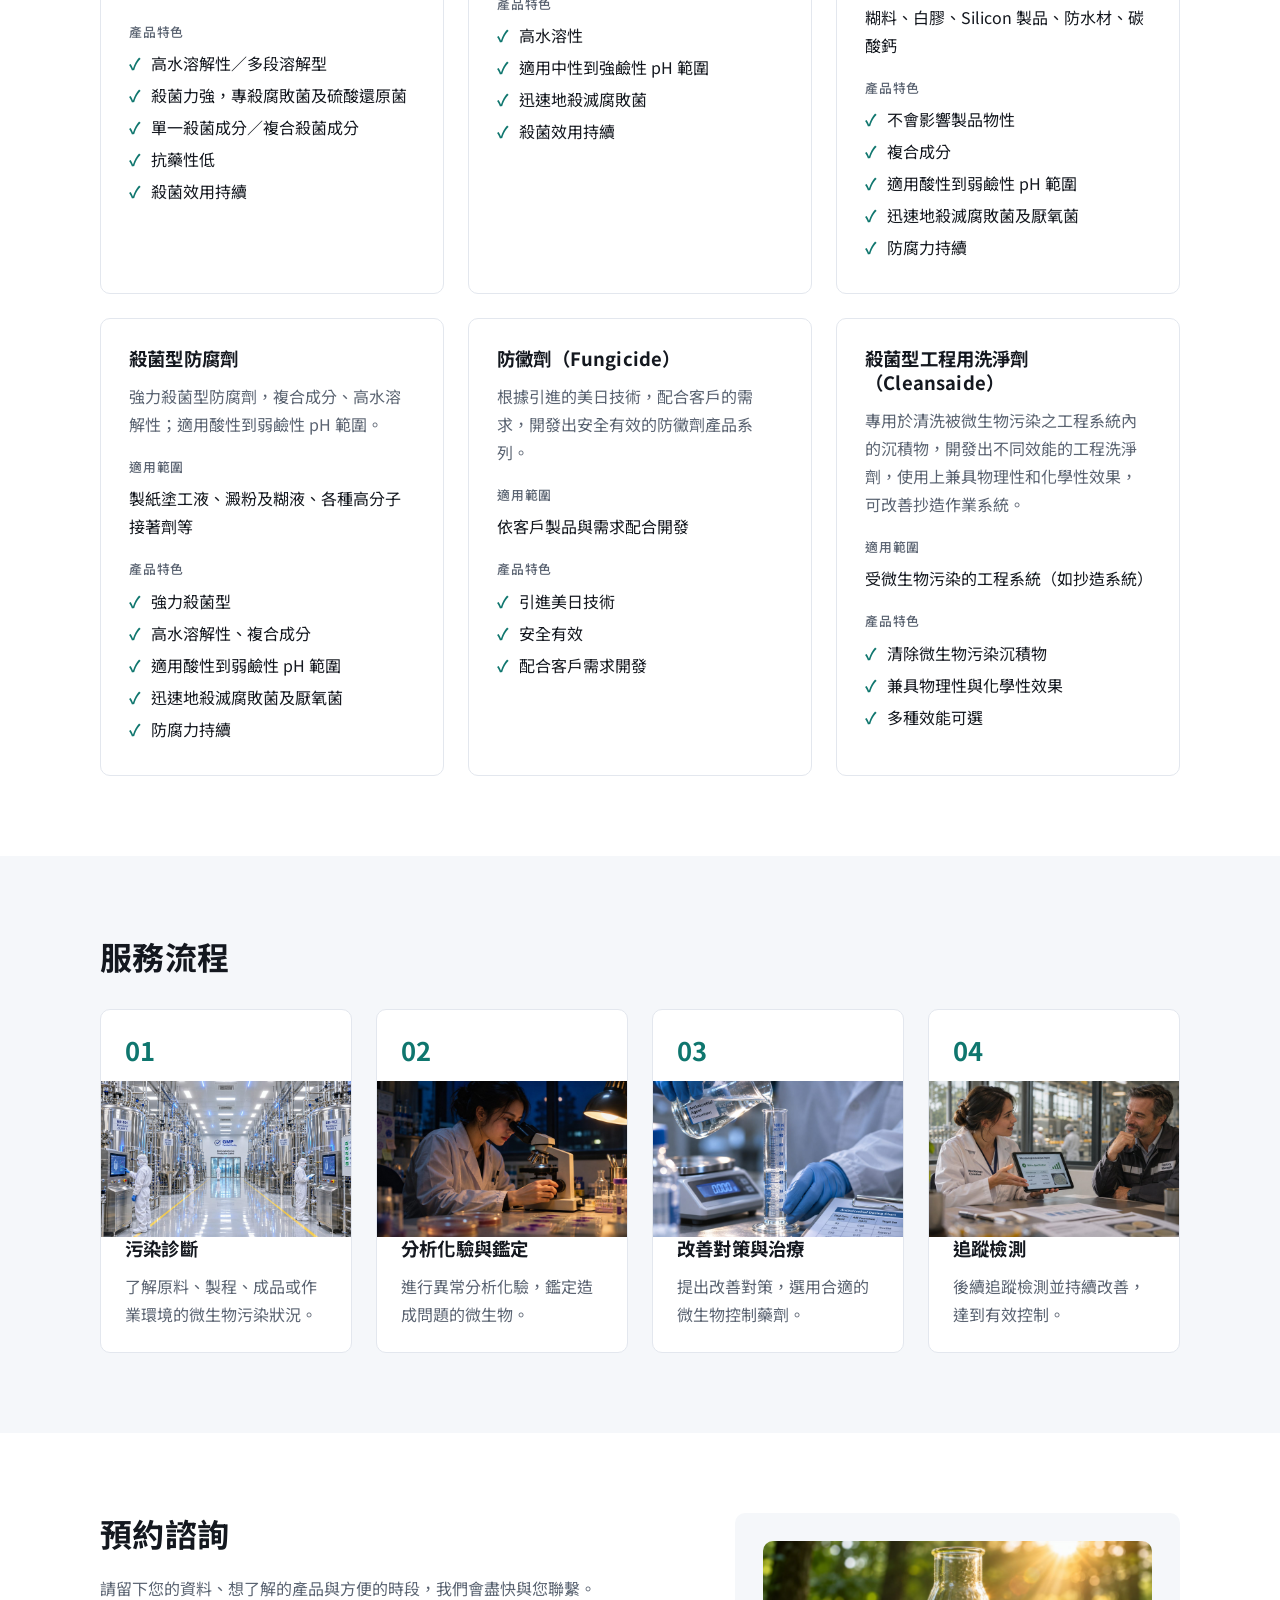
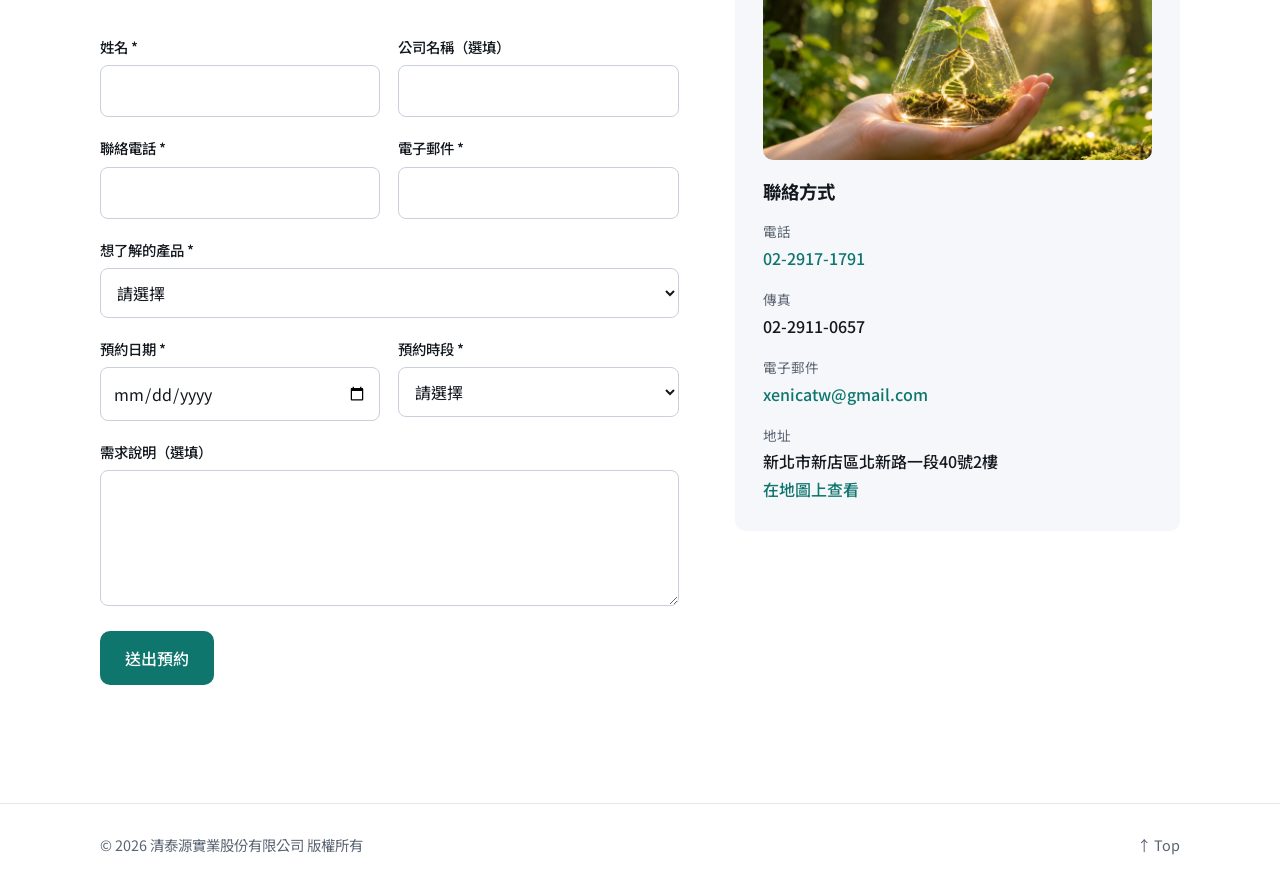
==== commit 8ffdcf88: "Add contact-record admin page, Excel export and daily visitor counter Backend is a Google Apps Scrip" ====
--- a/index.html
+++ b/index.html
@@ -169,6 +169,7 @@
   <footer class="site-footer">
     <div class="wrap footer-row">
       <span id="copyright"></span>
+      <span class="visits" id="visits" hidden></span>
       <a href="#top">↑ Top</a>
     </div>
   </footer>
--- a/css/style.css
+++ b/css/style.css
@@ -205,6 +205,7 @@
 .site-footer { border-top: 1px solid var(--line); padding: 28px 0; color: var(--muted); font-size: .9rem; }
 .footer-row { display: flex; justify-content: space-between; gap: 16px; flex-wrap: wrap; }
 .site-footer a { color: var(--muted); text-decoration: none; }
+.visits { font-variant-numeric: tabular-nums; }
 
 /* ---------- Responsive ---------- */
 @media (max-width: 900px) {
